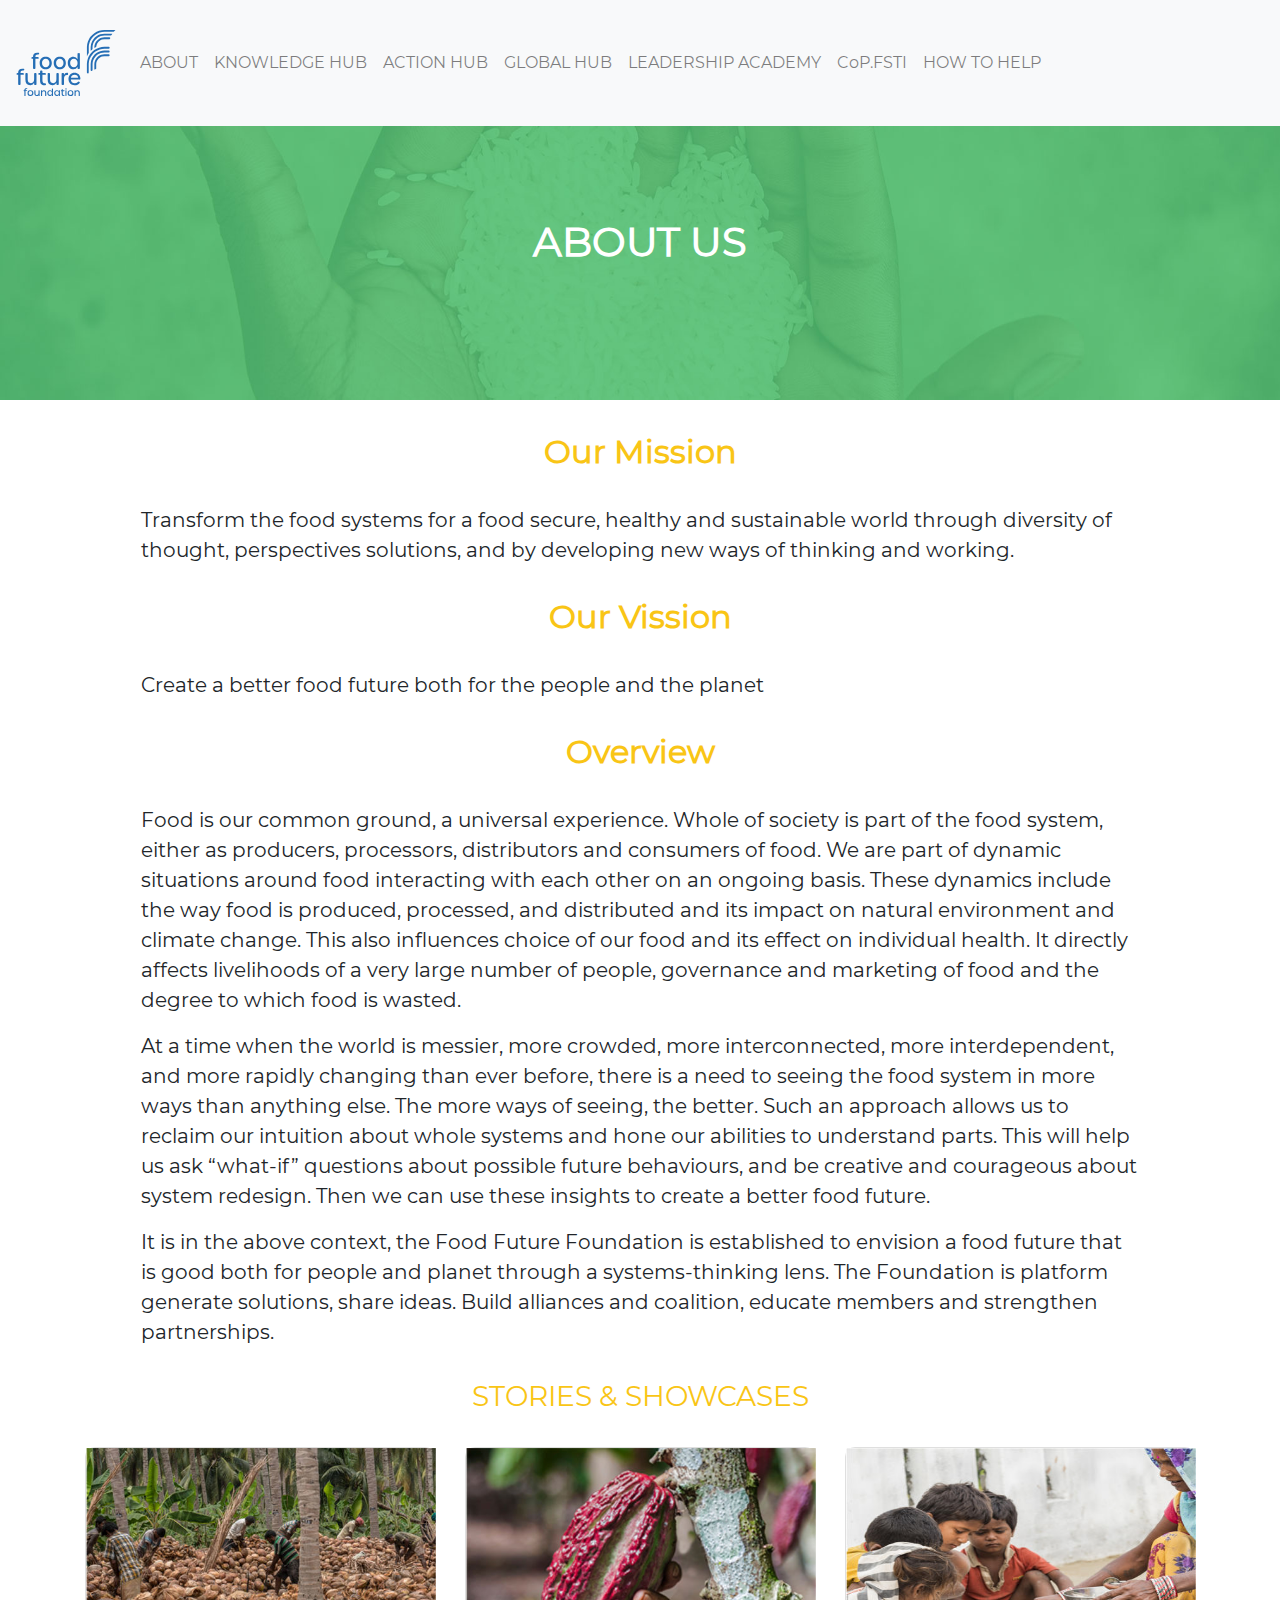
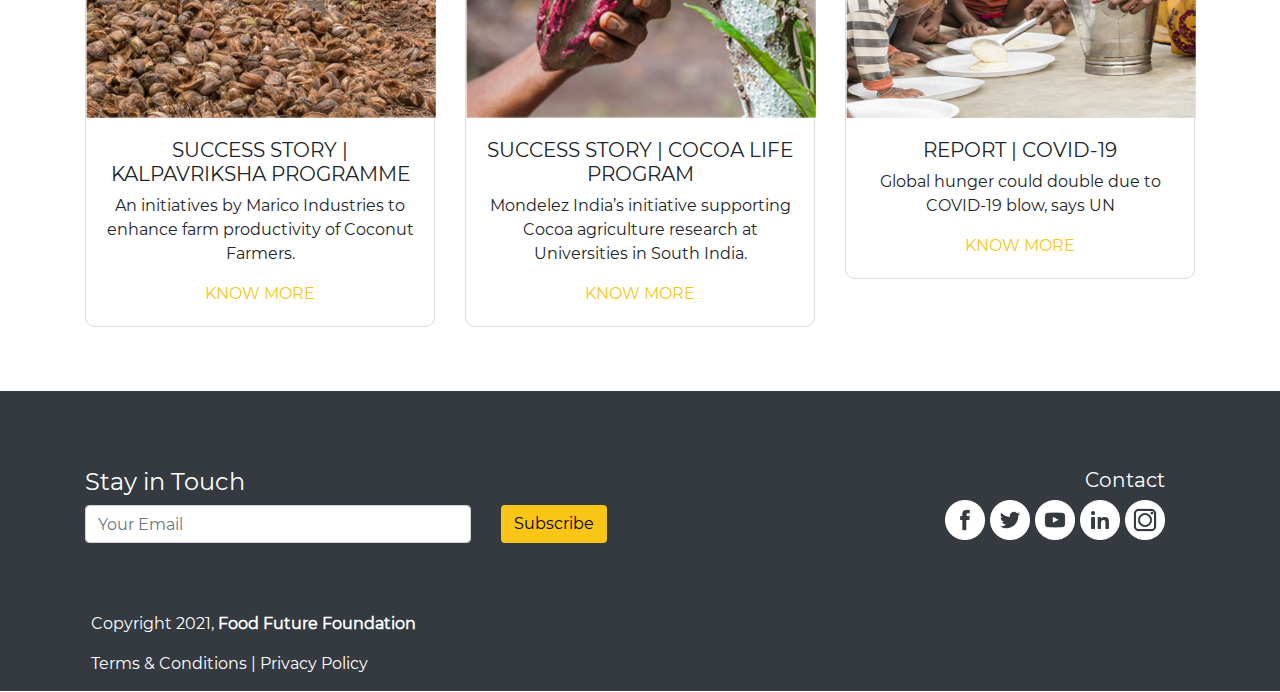
==== pages/about.html @ 292c9917 "first commit" ====
<!DOCTYPE html>
<html>

<head>
    <title>ABOUT</title>
    <link rel="shortcut icon" href="../assests/images/favicon.png" type="image/png">
    <link rel="stylesheet" href="../assests/libs/bootstrap/css/bootstrap.min.css">
    <link rel="stylesheet" href="../css/style.css">

    <script src="../assests/libs/jquery/jquery.min.js"></script>
    <script src="../assests/libs/bootstrap/js/bootstrap.min.js"></script>
</head>

<body>
    <nav id="header" class="navbar navbar-expand-md bg-light navbar-light fixed-top">
        <a class="navbar-brand" href="../index.html">
            <img id="nav-logo" src="../assests/images/food-future-foundation-logo-01.svg" alt="Logo"
                style="width: 100px; height: 100px;">
        </a>
        <button class="navbar-toggler" type="button" data-toggle="collapse" data-target="#collapsibleNavbar">
            <span class="navbar-toggler-icon"></span>
        </button>
        <div class="collapse navbar-collapse" id="collapsibleNavbar">
            <ul class="navbar-nav">
                <li class="nav-item">
                    <a class="nav-link" href="../pages/about.html">ABOUT</a>
                </li>
                <li class="nav-item">
                    <a class="nav-link" href="../pages/knowledge-hub.html">KNOWLEDGE HUB</a>
                </li>
                <li class="nav-item">
                    <a class="nav-link" href="../pages/action-hub.html">ACTION HUB</a>
                </li>
                <li class="nav-item">
                    <a class="nav-link" href="../pages/global-hub.html">GLOBAL HUB</a>
                </li>
                <li class="nav-item">
                    <a class="nav-link" href="../pages/leadership-academy.html">LEADERSHIP ACADEMY</a>
                </li>
                <li class="nav-item">
                    <a class="nav-link" href="../pages/copfsti.html">CoP.FSTI</a>
                </li>
                <li class="nav-item">
                    <a class="nav-link" href="../pages/help-form.html">HOW TO HELP</a>
                </li>
            </ul>
        </div>
    </nav>
    <div class="about-header">
        <div class="overlay">
            <div class="about-text">
                <h3 style="color: #fff; font-size: 40px !important;"><b>ABOUT US</b></h3>
            </div>
        </div>
    </div>
    <div class="about-content">
        <div class="container">
            <h2 class="about-heading"><b>Our Mission</b></h2>
            <p class="about-data">Transform the food systems for a food secure, healthy and sustainable world through
                diversity of thought, perspectives solutions, and by developing new ways of thinking and working.</p>
            <h2 class="about-heading"><b>Our Vission</b></h2>
            <p class="about-data">Create a better food future both for the people and the planet</p>

            <h2 class="about-heading"><b>Overview</b></h2>
            <p class="about-data">Food is our common ground, a universal experience. Whole of society is part of the
                food system, either as producers, processors, distributors and consumers of food. We are part of dynamic
                situations around food interacting with each other on an ongoing basis. These dynamics include the way
                food is produced, processed, and distributed and its impact on natural environment and climate change.
                This also influences choice of our food and its effect on individual health. It directly affects
                livelihoods of a very large number of people, governance and marketing of food and the degree to which
                food is wasted. </p>
            <p class="about-data">At a time when the world is messier, more crowded, more interconnected, more
                interdependent, and more rapidly changing than ever before, there is a need to seeing the food system in
                more ways than anything else. The more ways of seeing, the better. Such an approach allows us to reclaim
                our intuition about whole systems and hone our abilities to understand parts. This will help us ask
                “what-if” questions about possible future behaviours, and be creative and courageous about system
                redesign. Then we can use these insights to create a better food future. </p>
            <p class="about-data">It is in the above context, the Food Future Foundation is established to envision a
                food future that is good both for people and planet through a systems-thinking lens. The Foundation is
                platform generate solutions, share ideas. Build alliances and coalition, educate members and strengthen
                partnerships. </p>
        </div>
    </div>

    <div class="stories">
        <div class="container">
            <h3 class="about-heading">STORIES & SHOWCASES</h3>

            <div class="row">
                <div class="col-md-4">
                    <div class="card">
                        <div class="card-image">
                            <img src="../assests/images/coconut-farmers-inner.jpg" width="350px" height="270px" alt="">
                        </div>
                        <div class="card-body">
                            <h5>SUCCESS STORY | KALPAVRIKSHA PROGRAMME</h5>
                            <p>An initiatives by Marico Industries to enhance farm productivity of Coconut Farmers.</p>
                            <a style="color: #f9c516;" href="http://">KNOW MORE</a>
                        </div>
                    </div>
                </div>
                <div class="col-md-4">
                    <div class="card">
                        <div class="card-image">
                            <img src="../assests/images/cocoa-inner.jpg" width="350px" height="270px" alt="">
                        </div>
                        <div class="card-body">
                            <h5>SUCCESS STORY | COCOA LIFE PROGRAM</h5>
                            <p>Mondelez India’s initiative supporting Cocoa agriculture research at Universities in
                                South India.</p>
                            <a style="color: #f9c516;" href="http://">KNOW MORE</a>
                        </div>
                    </div>
                </div>
                <div class="col-md-4">
                    <div class="card">
                        <div class="card-image">
                            <img src="../assests/images/hunger.jpg" width="350px" height="270px" alt="">
                        </div>
                        <div class="card-body">
                            <h5>REPORT | COVID-19</h5>
                            <p>Global hunger could double due to COVID-19 blow, says UN</p>
                            <a style="color: #f9c516;" href="http://">KNOW MORE</a>
                        </div>
                    </div>
                </div>
            </div>
        </div>
    </div>

    <footer class="navbar navbar-expand-md bg-dark navbar-dark">
        <div class="container">
            <div class="row" style="width: 100%; margin-top:7%">
                <div class="col-md-6">
                    <h4 style="color: #fff;">Stay in Touch</h4>
                    <div class="row">
                        <div class="col-md-9">
                            <div class="form-group">
                                <input type="text" class="form-control" placeholder="Your Email">
                            </div>
                        </div>
                        <div class="col-md-3">
                            <button class="btn subscribe" type="button"> Subscribe</button>
                        </div>
                    </div>
                    <div class="row" style="width: 100%;color: #fff;">
                        <div style="margin-top: 10%; margin-left: 4%;">
                            <p>Copyright 2021, <b>Food Future Foundation</b></p>

                            <p><a style="color: #fff;" href="../pages/terms-conditions.html">Terms & Conditions</a> | <a style="color: #fff;" href="">Privacy
                                    Policy</a></p>
                        </div>
                    </div>
                </div>
                <div class="col-md-6">
                    <div class="contact">
                        <h5>Contact</h5>
                        <div class="social-links">
                            <ul class="social-ul">
                                <li class="social-li"><a href="http://"><img class="social-icons"
                                            src="../assests/images/icon-fb.png"></a></li>
                                <li class="social-li"><a href="http://"><img class="social-icons"
                                            src="../assests/images/icon-twtter.png"></a>
                                </li>
                                <li class="social-li"><a href="http://"><img class="social-icons"
                                            src="../assests/images/icon-youtube.png"></a>
                                </li>
                                <li class="social-li"><a href="http://"><img class="social-icons"
                                            src="../assests/images/icon-linkedin.png"></a></li>
                                <li class="social-li"><a href="http://"><img class="social-icons"
                                            src="../assests/images/instagram.png"></a>
                                </li>
                            </ul>
                        </div>
                    </div>
                </div>
            </div>
        </div>
    </footer>

    <script src="../js/index.js"></script>
</body>

</html>
---- css/style.css ----
@font-face {
    font-family: "montserrat";
    src: url('../assests/fonts/Montserrat/Montserrat-Regular.ttf');
}
body{
    overflow-x: hidden;
    font-family: "montserrat";
}

.main-header{
    background-image: url('../assests/images/bg.jpg');
    background-position: 50% 50%;
    background-size: cover;
    height: 100%;
    width: 100%;
    background-repeat: no-repeat;
}

#header{
    transition: 0.2s;
}
.overlay-data{
    padding-top: 20%;
}
.overlay-text{
    text-align: center;
}
.banner-text{
    color: #fff;
    font-size: 25px;
}
.stats{
    margin-top: 5%;
    margin-bottom: 5%;
}
.streams{
    padding-top: 5%;
    background-color: #f7f8f9;
    padding-bottom: 5%;
}
.card-stream{
    height: 350px;
}
.stream-head{
    margin-top: 10%;
}
.stream-data{
    margin: 15%;
}

.partners{
    padding-top: 5%;
    padding-bottom: 5%;
    text-align: center;
}

.about-header{
    background-image: url('../assests/images/about.jpg');
    background-position: center;
    background-size: 100% 100%;
    height: 400px;
}
.about-text{
    padding-top: 17%;
    text-align: center;
}
.about-heading{
    color: #f9c516;
    text-align: center;
    margin-top: 3%;
    margin-bottom: 3%;
}
.about-data{
    font-size: 20px;
    margin-left: 5%;
    margin-right: 5%;
}

.stories{
    margin-bottom: 5%;
}
.terms-heading{
    color: #f9c516;
    text-align: left;
    margin-top: 3%;
    margin-bottom: 3%;
    margin-left: 5%;
}
.terms-content{
    margin-top:15%;
}
.terms-data{
    font-size: 20px;
    margin-left: 5%;
    margin-right: 5%;
}

footer{
    height: 300px;
}
.subscribe{
    background-color: #f9c516;
    color: #000;
}
.contact{
    text-align: right;
    color: #fff;
}
.social-ul{
    display: inline-flex;
    list-style-type: none;
}
.social-li{
    margin-left: 5px;
}
.social-icons{
    width: 40px;
    height: 40px;
}
.card{
    border-radius: 10px;
}
/* .card:hover{
    box-shadow: 8px 2px 8px 2px #888888;
    transition: 00.2s;
} */
.action{
    margin-bottom: 5%;
}
.card-body{
    text-align: center;
}
.leadership-card{
    text-align: left !important;
}
.leadership-head{
    text-align: center !important;
}

.auth-little{
    background-image: url('../assests/images/auth.jpg');
    background-position: 50% 50%;
    background-size: cover;
    height: 100%;
    width: 100%;
    background-repeat: no-repeat;
}
.auth-overlay{
    width: 100%;
    height: 500px;
    background: rgba(20, 45, 25, 0.7);
}
.text-overlay{
    color: #fff;
    text-align: center;
    padding-top: 5%;
    padding-bottom: 5%;
}
.para-overlay{
    color: #fff;
}
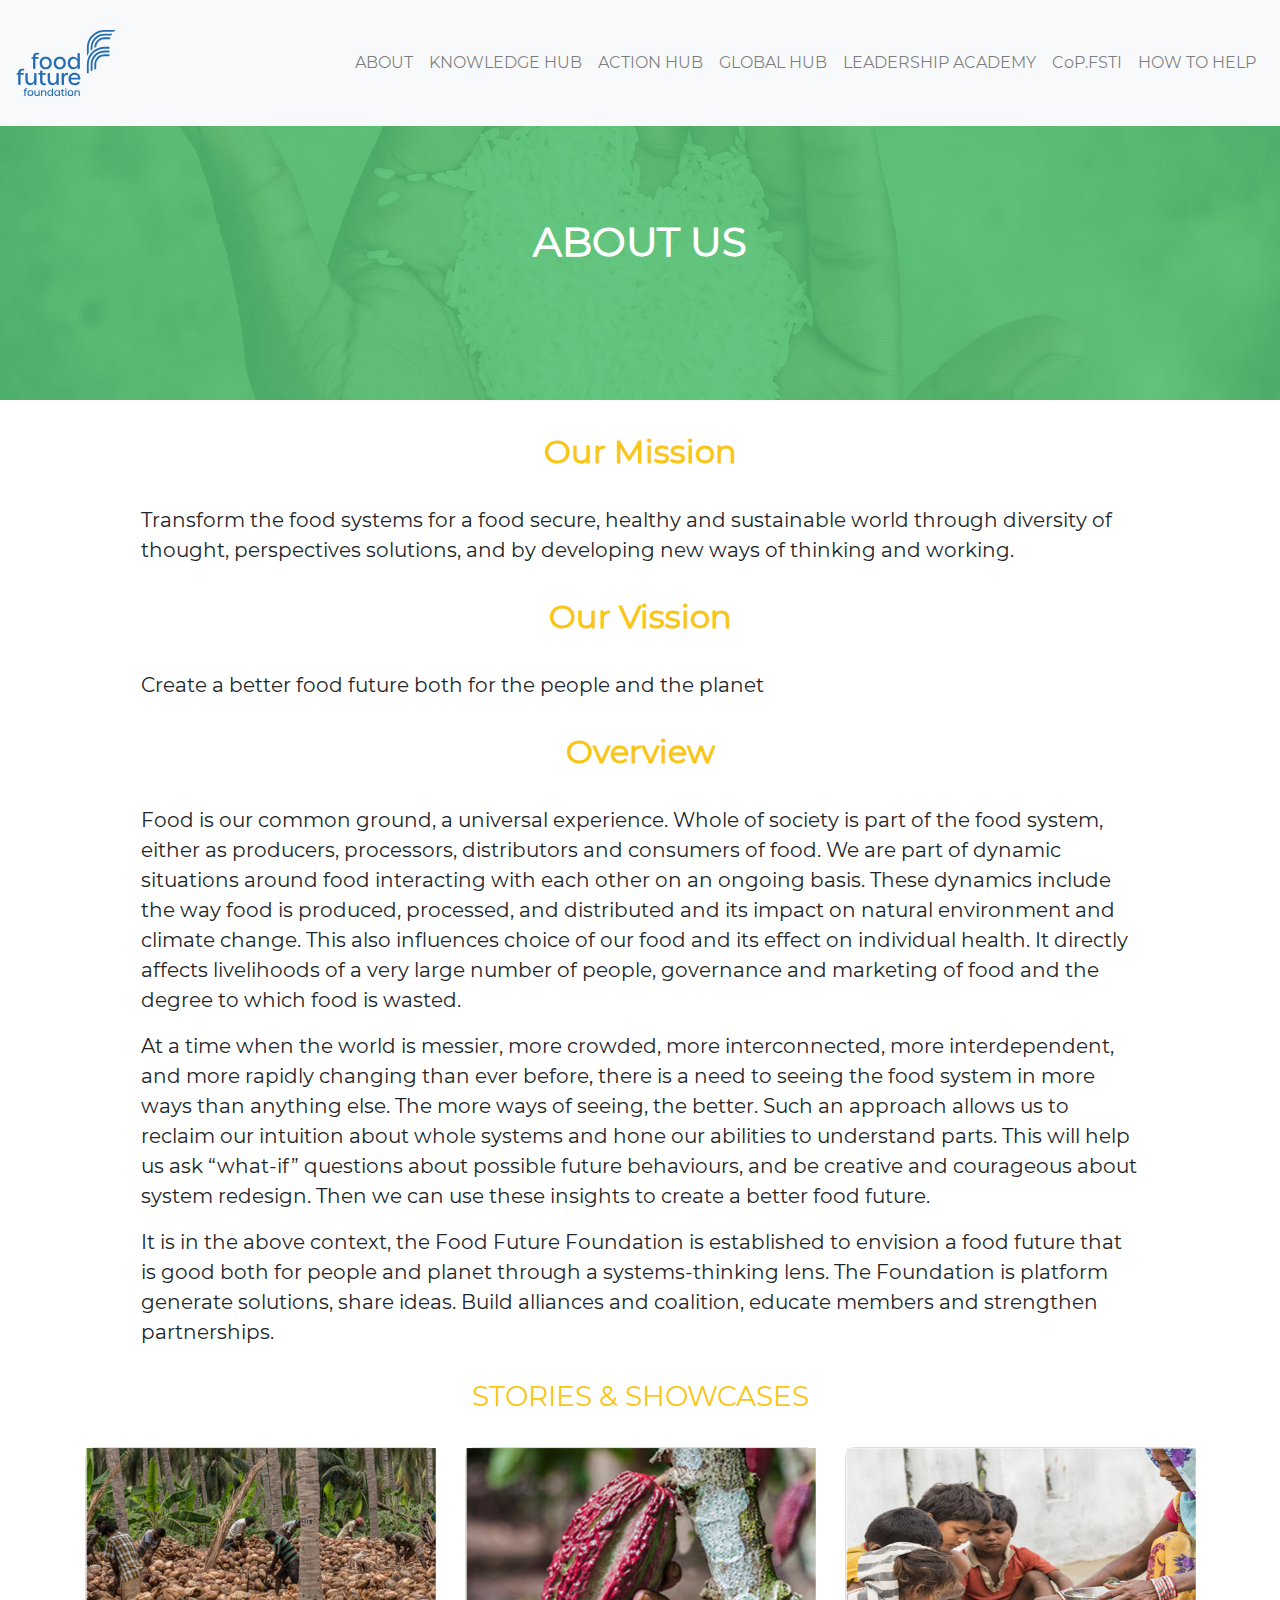
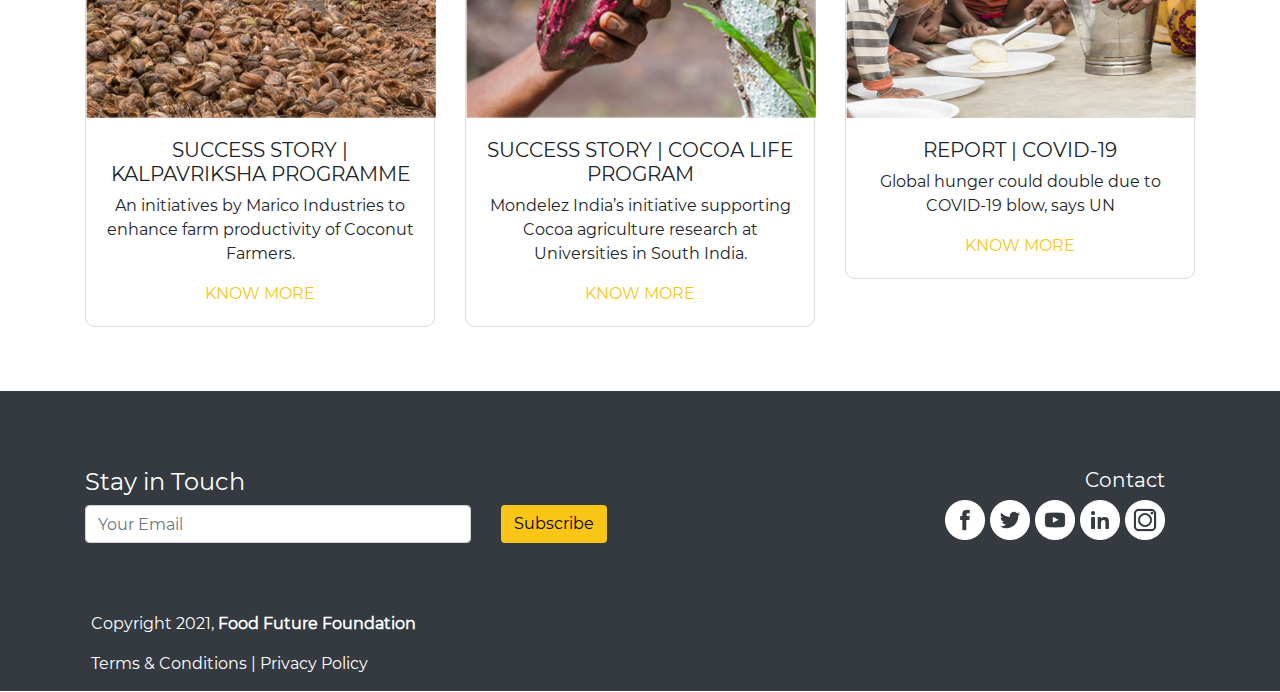
==== commit d8b1e4e9: "nav right changes" ====
--- a/pages/about.html
+++ b/pages/about.html
@@ -21,7 +21,7 @@
             <span class="navbar-toggler-icon"></span>
         </button>
         <div class="collapse navbar-collapse" id="collapsibleNavbar">
-            <ul class="navbar-nav">
+            <ul class="navbar-nav ml-auto">
                 <li class="nav-item">
                     <a class="nav-link" href="../pages/about.html">ABOUT</a>
                 </li>
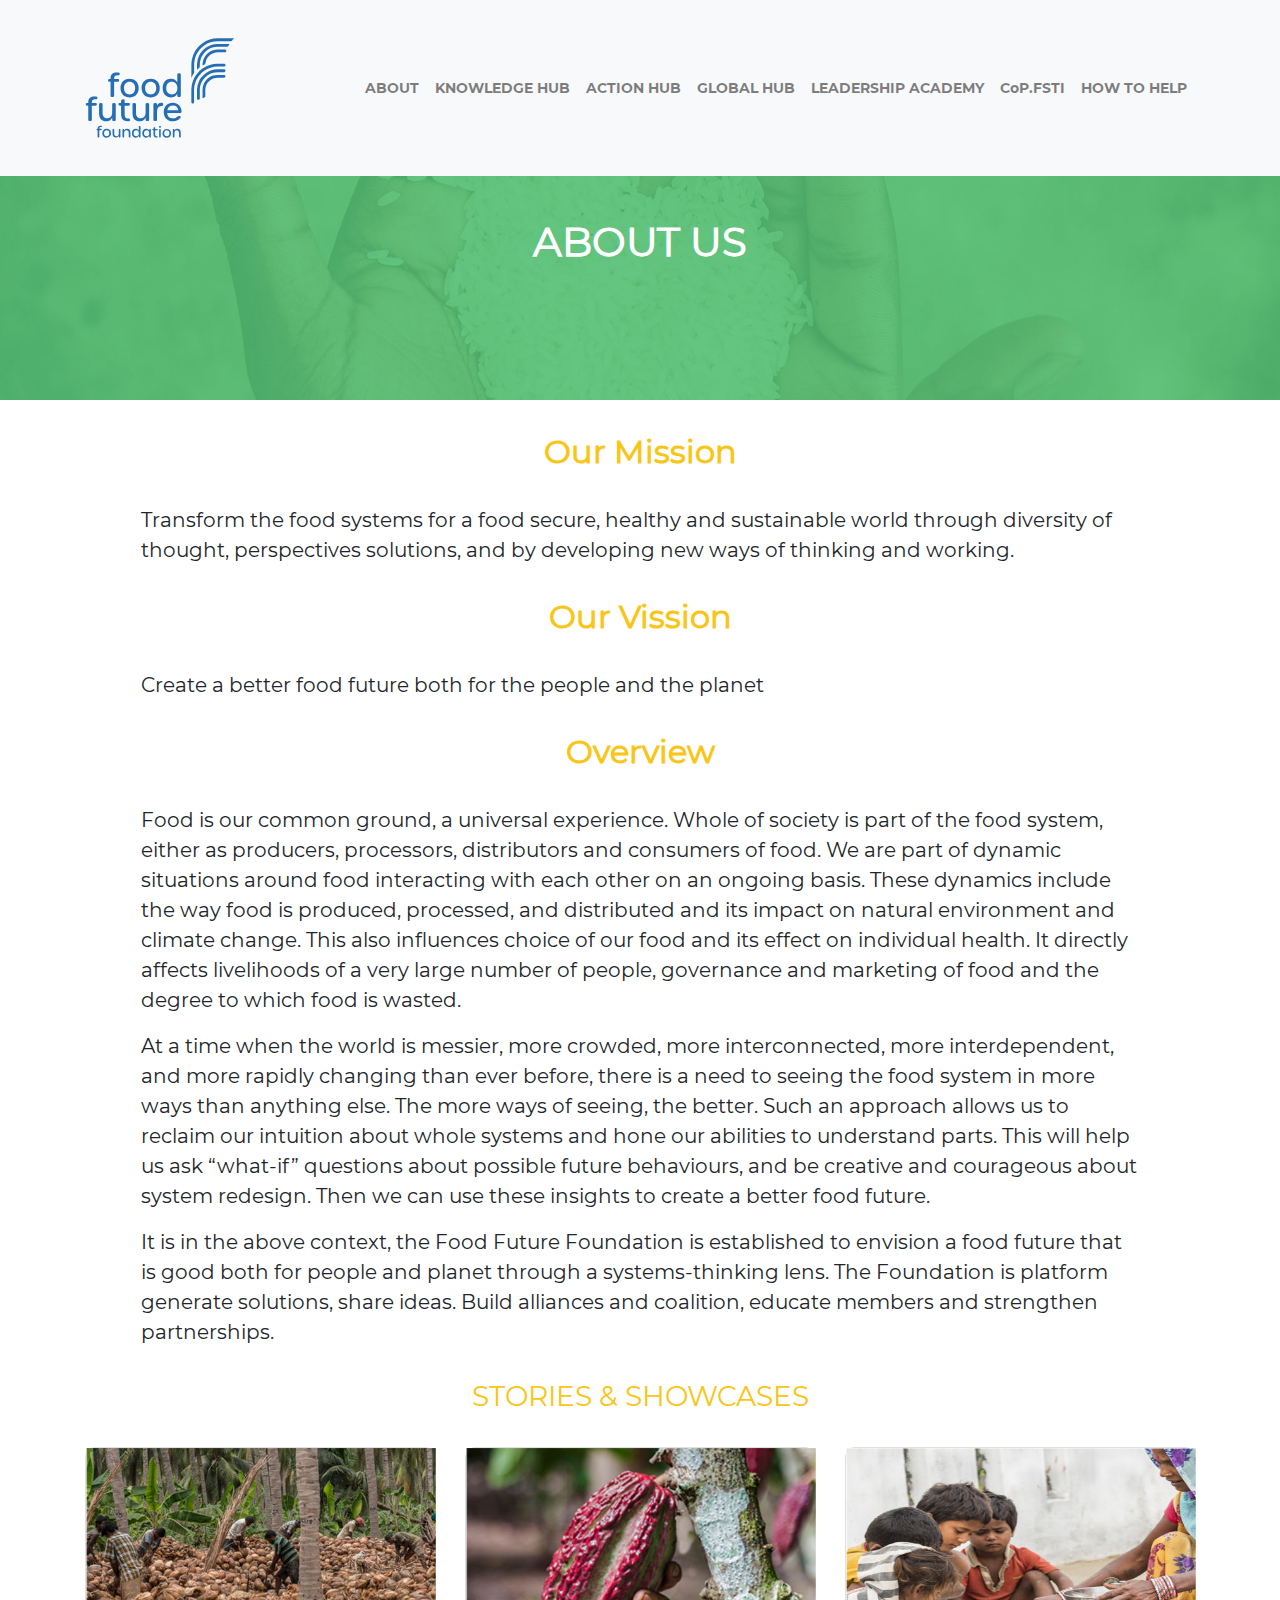
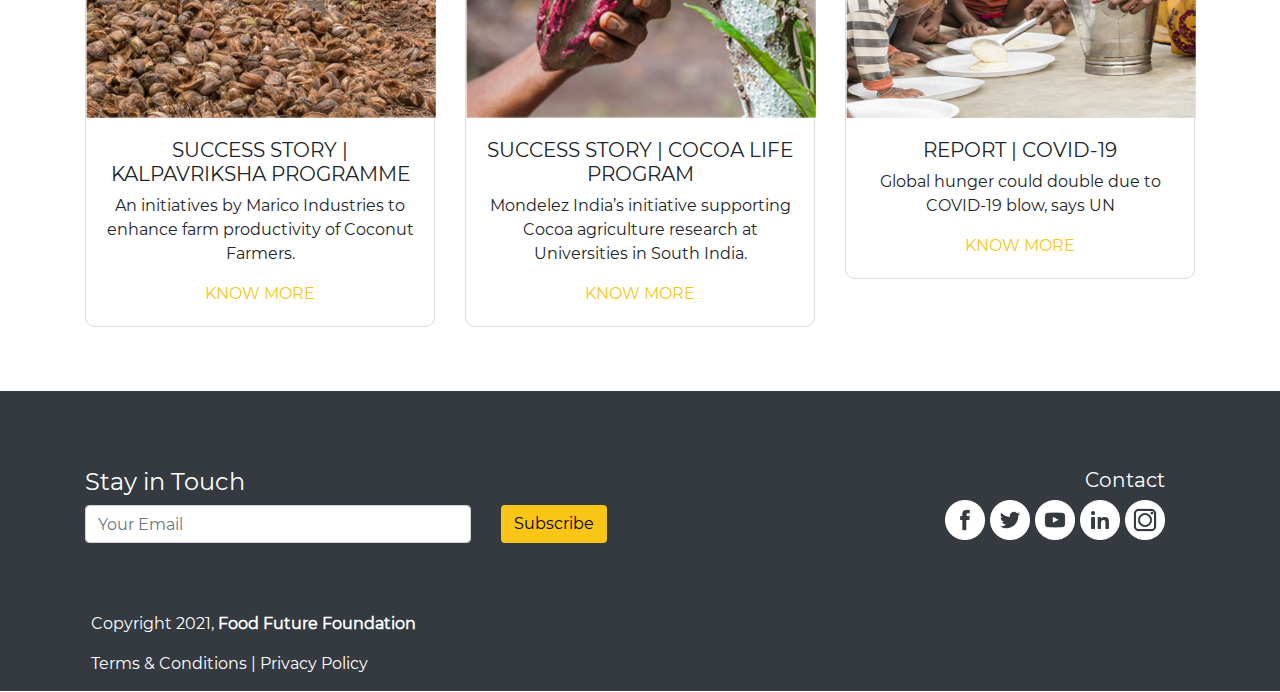
==== commit c1163c42: "new changes" ====
--- a/pages/about.html
+++ b/pages/about.html
@@ -13,37 +13,39 @@
 
 <body>
     <nav id="header" class="navbar navbar-expand-md bg-light navbar-light fixed-top">
-        <a class="navbar-brand" href="../index.html">
-            <img id="nav-logo" src="../assests/images/food-future-foundation-logo-01.svg" alt="Logo"
-                style="width: 100px; height: 100px;">
-        </a>
-        <button class="navbar-toggler" type="button" data-toggle="collapse" data-target="#collapsibleNavbar">
-            <span class="navbar-toggler-icon"></span>
-        </button>
-        <div class="collapse navbar-collapse" id="collapsibleNavbar">
-            <ul class="navbar-nav ml-auto">
-                <li class="nav-item">
-                    <a class="nav-link" href="../pages/about.html">ABOUT</a>
-                </li>
-                <li class="nav-item">
-                    <a class="nav-link" href="../pages/knowledge-hub.html">KNOWLEDGE HUB</a>
-                </li>
-                <li class="nav-item">
-                    <a class="nav-link" href="../pages/action-hub.html">ACTION HUB</a>
-                </li>
-                <li class="nav-item">
-                    <a class="nav-link" href="../pages/global-hub.html">GLOBAL HUB</a>
-                </li>
-                <li class="nav-item">
-                    <a class="nav-link" href="../pages/leadership-academy.html">LEADERSHIP ACADEMY</a>
-                </li>
-                <li class="nav-item">
-                    <a class="nav-link" href="../pages/copfsti.html">CoP.FSTI</a>
-                </li>
-                <li class="nav-item">
-                    <a class="nav-link" href="../pages/help-form.html">HOW TO HELP</a>
-                </li>
-            </ul>
+        <div class="container">
+            <a class="navbar-brand" href="../index.html">
+                <img id="nav-logo" src="../assests/images/food-future-foundation-logo-01.svg" alt="Logo"
+                    style="width: 150px; height: 150px;">
+            </a>
+            <button class="navbar-toggler" type="button" data-toggle="collapse" data-target="#collapsibleNavbar">
+                <span class="navbar-toggler-icon"></span>
+            </button>
+            <div class="collapse navbar-collapse" id="collapsibleNavbar">
+                <ul class="navbar-nav ml-auto">
+                    <li class="nav-item">
+                        <a class="nav-link" href="../pages/about.html">ABOUT</a>
+                    </li>
+                    <li class="nav-item">
+                        <a class="nav-link" href="../pages/knowledge-hub.html">KNOWLEDGE HUB</a>
+                    </li>
+                    <li class="nav-item">
+                        <a class="nav-link" href="../pages/action-hub.html">ACTION HUB</a>
+                    </li>
+                    <li class="nav-item">
+                        <a class="nav-link" href="../pages/global-hub.html">GLOBAL HUB</a>
+                    </li>
+                    <li class="nav-item">
+                        <a class="nav-link" href="../pages/leadership-academy.html">LEADERSHIP ACADEMY</a>
+                    </li>
+                    <li class="nav-item">
+                        <a class="nav-link" href="../pages/copfsti.html">CoP.FSTI</a>
+                    </li>
+                    <li class="nav-item">
+                        <a class="nav-link" href="../pages/help-form.html">HOW TO HELP</a>
+                    </li>
+                </ul>
+            </div>
         </div>
     </nav>
     <div class="about-header">
@@ -147,7 +149,8 @@
                         <div style="margin-top: 10%; margin-left: 4%;">
                             <p>Copyright 2021, <b>Food Future Foundation</b></p>
 
-                            <p><a style="color: #fff;" href="../pages/terms-conditions.html">Terms & Conditions</a> | <a style="color: #fff;" href="">Privacy
+                            <p><a style="color: #fff;" href="../pages/terms-conditions.html">Terms & Conditions</a> | <a
+                                    style="color: #fff;" href="">Privacy
                                     Policy</a></p>
                         </div>
                     </div>
--- a/css/style.css
+++ b/css/style.css
@@ -1,6 +1,10 @@
 @font-face {
     font-family: "montserrat";
     src: url('../assests/fonts/Montserrat/Montserrat-Regular.ttf');
+}
+@font-face {
+    font-family: "montserrat-bold";
+    src: url("../assests/fonts/Montserrat/Montserrat-Bold.ttf");
 }
 body{
     overflow-x: hidden;
@@ -8,6 +12,7 @@
 }
 
 .main-header{
+    margin-top: 10%;
     background-image: url('../assests/images/bg.jpg');
     background-position: 50% 50%;
     background-size: cover;
@@ -15,7 +20,13 @@
     width: 100%;
     background-repeat: no-repeat;
 }
-
+.nav-link{
+    font-family: "montserrat-bold" !important;
+    font-size: 14px;
+}
+.nav-link:hover{
+    color: #f9c516 !important;
+}
 #header{
     transition: 0.2s;
 }
@@ -23,11 +34,13 @@
     padding-top: 20%;
 }
 .overlay-text{
-    text-align: center;
+    text-align: left;
 }
 .banner-text{
     color: #fff;
     font-size: 25px;
+    margin-top: 5%;
+    letter-spacing: 2px;
 }
 .stats{
     margin-top: 5%;
@@ -98,6 +111,26 @@
 footer{
     height: 300px;
 }
+
+.people-planet{
+    padding-top: 5%;
+    background-color: #f7f8f9;
+    padding-bottom: 5%;
+    text-align: center;
+}
+.people-planet-card{
+    width: 120px !important; 
+    height: 120px !important; 
+    border-radius: 50% !important; 
+    background-color: #f9c516 !important; 
+    margin-left: 15% !important;
+}
+.people-planet-text{
+    text-align:center;
+    margin-top: 5%;
+    font-family: "montserrat-bold";
+    color: #f9c516;
+}
 .subscribe{
     background-color: #f9c516;
     color: #000;
@@ -137,25 +170,19 @@
     text-align: center !important;
 }
 
-.auth-little{
-    background-image: url('../assests/images/auth.jpg');
-    background-position: 50% 50%;
-    background-size: cover;
-    height: 100%;
-    width: 100%;
-    background-repeat: no-repeat;
-}
-.auth-overlay{
-    width: 100%;
-    height: 500px;
-    background: rgba(20, 45, 25, 0.7);
-}
-.text-overlay{
-    color: #fff;
-    text-align: center;
-    padding-top: 5%;
-    padding-bottom: 5%;
-}
-.para-overlay{
-    color: #fff;
-}+/* scroll bar */
+::-webkit-scrollbar {
+    width: 10px;
+  }
+  
+  /* Track */
+  ::-webkit-scrollbar-track {
+    box-shadow: inset 0 0 5px grey;
+    border-radius: 10px;
+  }
+  
+  /* Handle */
+  ::-webkit-scrollbar-thumb {
+    background: #f9c516;
+    border-radius: 10px;
+  }